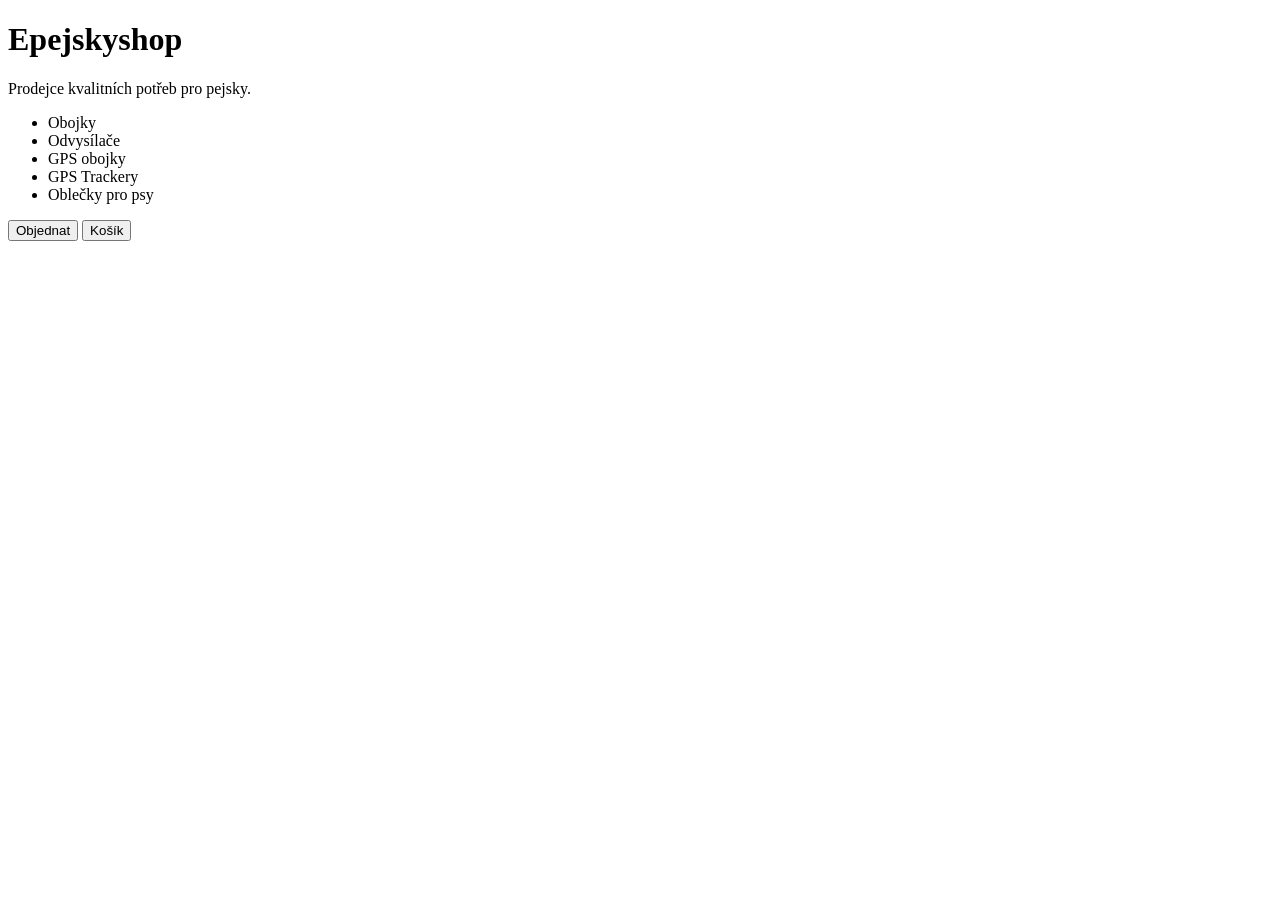
==== index.html @ 5dfa01d5 "zalozeni" ====
<!DOCTYPE html>
<html lang="cs">

<head>
    <meta charset="UTF-8">
    <meta name="viewport" content="width=device-width, initial-scale=1.0">
    <title>Eshop pro pejsky</title>
</head>

<body>
    <h1>Epejskyshop</h1>
    <p>Prodejce kvalitních potřeb pro pejsky.</p>
    <ul>
        <li>Obojky</li>
        <li>Odvysílače</li>
        <li>GPS obojky</li>
        <li>GPS Trackery</li>
        <li>Oblečky pro psy</li>
    </ul>
    <button>Objednat</button>
    <button>Košík</button>
</body>

</html>
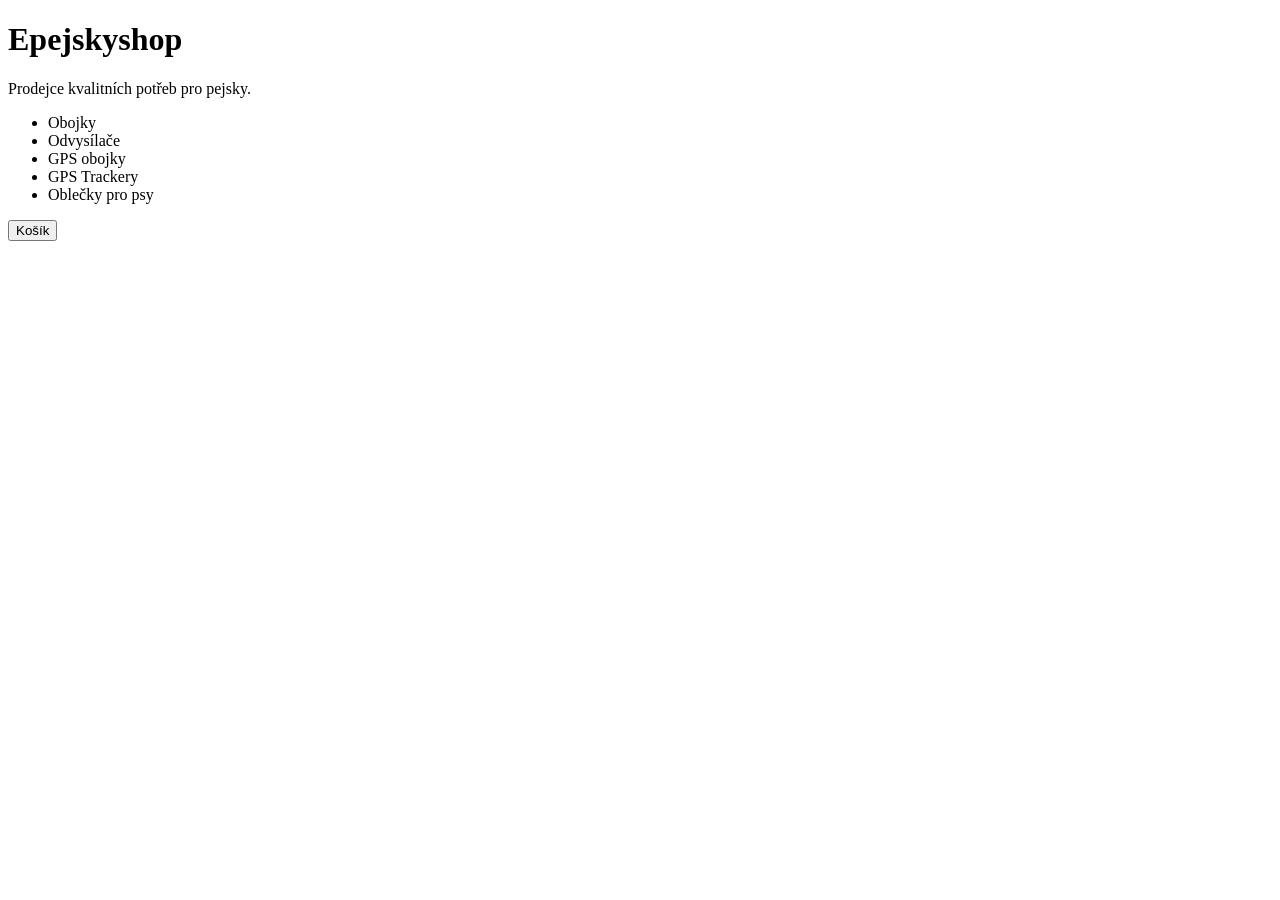
==== commit 688f5835: "zacatek" ====
--- a/index.html
+++ b/index.html
@@ -17,7 +17,6 @@
         <li>GPS Trackery</li>
         <li>Oblečky pro psy</li>
     </ul>
-    <button>Objednat</button>
     <button>Košík</button>
 </body>
 
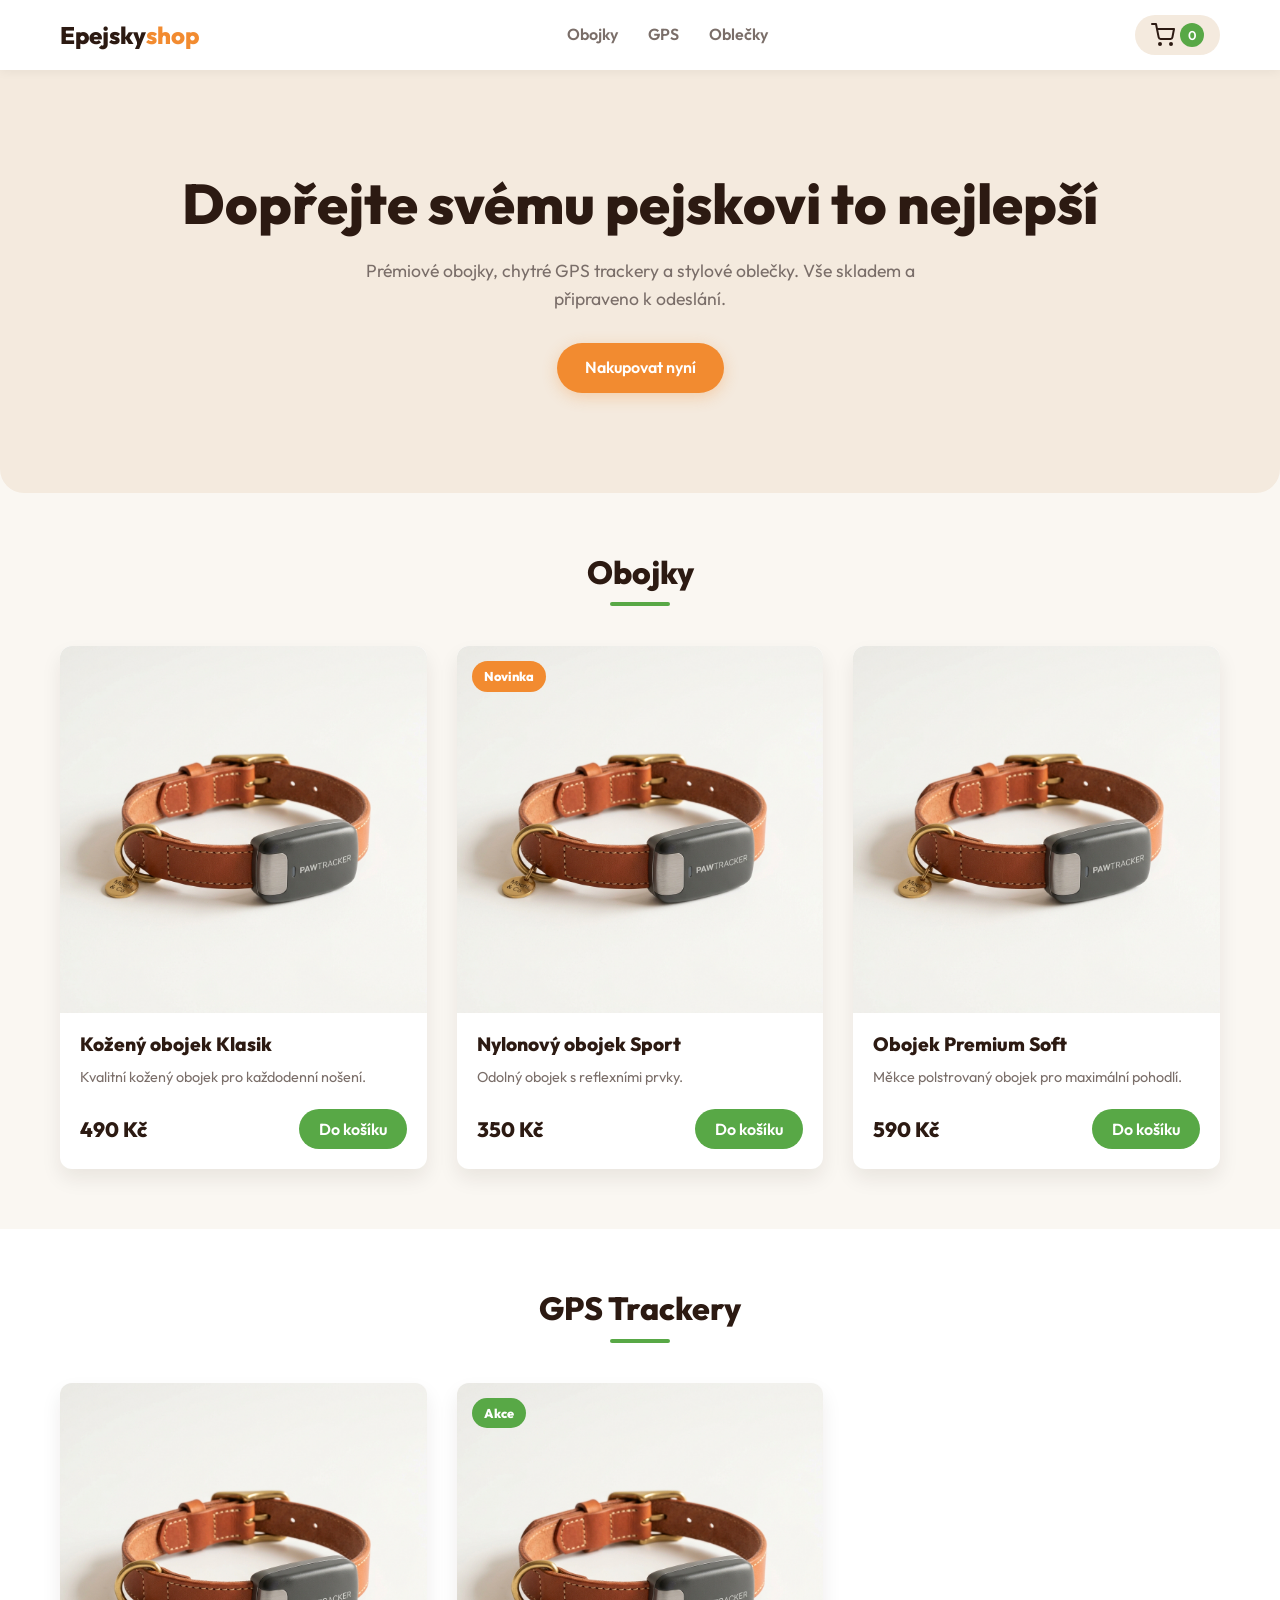
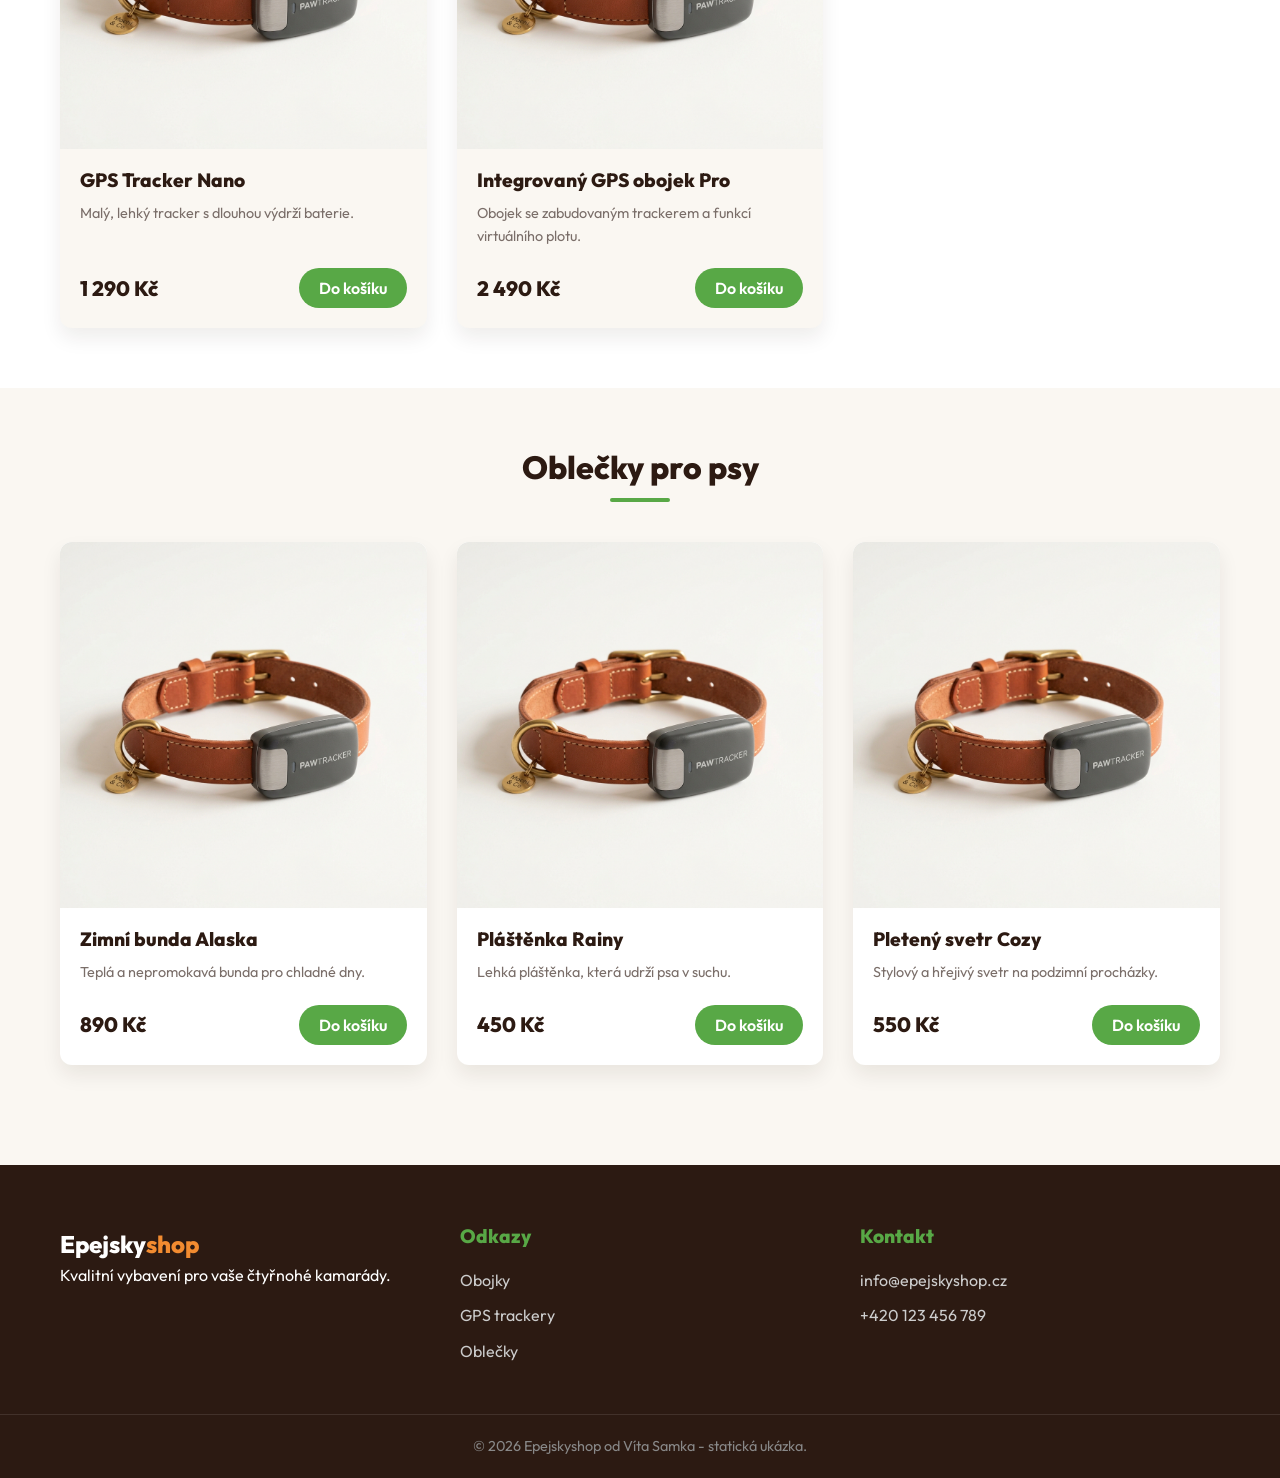
==== commit 7f0a9300: "prace ve ctvrtek a st doma" ====
--- a/index.html
+++ b/index.html
@@ -4,20 +4,204 @@
 <head>
     <meta charset="UTF-8">
     <meta name="viewport" content="width=device-width, initial-scale=1.0">
-    <title>Eshop pro pejsky</title>
+    <title>Epejskyshop - Vše pro vašeho pejska</title>
+    <link rel="preconnect" href="https://fonts.googleapis.com">
+    <link rel="preconnect" href="https://fonts.gstatic.com" crossorigin>
+    <link href="https://fonts.googleapis.com/css2?family=Outfit:wght@300;400;600;800&display=swap" rel="stylesheet">
+    <link rel="stylesheet" href="css/style.css">
 </head>
 
 <body>
-    <h1>Epejskyshop</h1>
-    <p>Prodejce kvalitních potřeb pro pejsky.</p>
-    <ul>
-        <li>Obojky</li>
-        <li>Odvysílače</li>
-        <li>GPS obojky</li>
-        <li>GPS Trackery</li>
-        <li>Oblečky pro psy</li>
-    </ul>
-    <button>Košík</button>
+    <header class="main-header">
+        <div class="container header-container">
+            <a href="#" class="logo">
+                Epejsky<span>shop</span>
+            </a>
+            <nav class="main-nav">
+                <a href="#obojky">Obojky</a>
+                <a href="#gps">GPS</a>
+                <a href="#oblecky">Oblečky</a>
+            </nav>
+            <div class="cart-btn">
+                <svg xmlns="http://www.w3.org/2000/svg" width="24" height="24" viewBox="0 0 24 24" fill="none"
+                    stroke="currentColor" stroke-width="2" stroke-linecap="round" stroke-linejoin="round">
+                    <circle cx="9" cy="21" r="1"></circle>
+                    <circle cx="20" cy="21" r="1"></circle>
+                    <path d="M1 1h4l2.68 13.39a2 2 0 0 0 2 1.61h9.72a2 2 0 0 0 2-1.61L23 6H6"></path>
+                </svg>
+                <span class="cart-count">0</span>
+            </div>
+        </div>
+    </header>
+
+    <main>
+        <section class="hero">
+            <div class="container hero-content">
+                <h1>Dopřejte svému pejskovi to nejlepší</h1>
+                <p>Prémiové obojky, chytré GPS trackery a stylové oblečky. Vše skladem a připraveno k odeslání.</p>
+                <a href="#obojky" class="btn btn-primary">Nakupovat nyní</a>
+            </div>
+        </section>
+
+        <section id="obojky" class="category-section">
+            <div class="container">
+                <h2 class="section-title">Obojky</h2>
+                <div class="products-grid">
+                    <div class="product-card">
+                        <div class="product-image">
+                            <img src="images/product.png" alt="Obojek Klasik">
+                        </div>
+                        <div class="product-info">
+                            <h3>Kožený obojek Klasik</h3>
+                            <p class="product-desc">Kvalitní kožený obojek pro každodenní nošení.</p>
+                            <div class="product-bottom">
+                                <span class="price">490 Kč</span>
+                                <button class="btn btn-add">Do košíku</button>
+                            </div>
+                        </div>
+                    </div>
+                    <div class="product-card">
+                        <div class="product-image">
+                            <img src="images/product.png" alt="Obojek Sport">
+                            <span class="badge badge-new">Novinka</span>
+                        </div>
+                        <div class="product-info">
+                            <h3>Nylonový obojek Sport</h3>
+                            <p class="product-desc">Odolný obojek s reflexními prvky.</p>
+                            <div class="product-bottom">
+                                <span class="price">350 Kč</span>
+                                <button class="btn btn-add">Do košíku</button>
+                            </div>
+                        </div>
+                    </div>
+                    <div class="product-card">
+                        <div class="product-image">
+                            <img src="images/product.png" alt="Obojek Premium">
+                        </div>
+                        <div class="product-info">
+                            <h3>Obojek Premium Soft</h3>
+                            <p class="product-desc">Měkce polstrovaný obojek pro maximální pohodlí.</p>
+                            <div class="product-bottom">
+                                <span class="price">590 Kč</span>
+                                <button class="btn btn-add">Do košíku</button>
+                            </div>
+                        </div>
+                    </div>
+                </div>
+            </div>
+        </section>
+
+        <section id="gps" class="category-section category-alt">
+            <div class="container">
+                <h2 class="section-title">GPS Trackery</h2>
+                <div class="products-grid">
+                    <div class="product-card">
+                        <div class="product-image">
+                            <img src="images/product.png" alt="GPS Tracker Nano">
+                        </div>
+                        <div class="product-info">
+                            <h3>GPS Tracker Nano</h3>
+                            <p class="product-desc">Malý, lehký tracker s dlouhou výdrží baterie.</p>
+                            <div class="product-bottom">
+                                <span class="price">1 290 Kč</span>
+                                <button class="btn btn-add">Do košíku</button>
+                            </div>
+                        </div>
+                    </div>
+                    <div class="product-card">
+                        <div class="product-image">
+                            <img src="images/product.png" alt="GPS Obojek Pro">
+                            <span class="badge badge-sale">Akce</span>
+                        </div>
+                        <div class="product-info">
+                            <h3>Integrovaný GPS obojek Pro</h3>
+                            <p class="product-desc">Obojek se zabudovaným trackerem a funkcí virtuálního plotu.</p>
+                            <div class="product-bottom">
+                                <span class="price">2 490 Kč</span>
+                                <button class="btn btn-add">Do košíku</button>
+                            </div>
+                        </div>
+                    </div>
+                </div>
+            </div>
+        </section>
+
+        <section id="oblecky" class="category-section">
+            <div class="container">
+                <h2 class="section-title">Oblečky pro psy</h2>
+                <div class="products-grid">
+                    <div class="product-card">
+                        <div class="product-image">
+                            <img src="images/product.png" alt="Zimní bunda">
+                        </div>
+                        <div class="product-info">
+                            <h3>Zimní bunda Alaska</h3>
+                            <p class="product-desc">Teplá a nepromokavá bunda pro chladné dny.</p>
+                            <div class="product-bottom">
+                                <span class="price">890 Kč</span>
+                                <button class="btn btn-add">Do košíku</button>
+                            </div>
+                        </div>
+                    </div>
+                    <div class="product-card">
+                        <div class="product-image">
+                            <img src="images/product.png" alt="Pláštěnka">
+                        </div>
+                        <div class="product-info">
+                            <h3>Pláštěnka Rainy</h3>
+                            <p class="product-desc">Lehká pláštěnka, která udrží psa v suchu.</p>
+                            <div class="product-bottom">
+                                <span class="price">450 Kč</span>
+                                <button class="btn btn-add">Do košíku</button>
+                            </div>
+                        </div>
+                    </div>
+                    <div class="product-card">
+                        <div class="product-image">
+                            <img src="images/product.png" alt="Svetr">
+                        </div>
+                        <div class="product-info">
+                            <h3>Pletený svetr Cozy</h3>
+                            <p class="product-desc">Stylový a hřejivý svetr na podzimní procházky.</p>
+                            <div class="product-bottom">
+                                <span class="price">550 Kč</span>
+                                <button class="btn btn-add">Do košíku</button>
+                            </div>
+                        </div>
+                    </div>
+                </div>
+            </div>
+        </section>
+    </main>
+
+    <footer class="main-footer">
+        <div class="container footer-content">
+            <div class="footer-col">
+                <a href="#" class="logo footer-logo">
+                    Epejsky<span>shop</span>
+                </a>
+                <p>Kvalitní vybavení pro vaše čtyřnohé kamarády.</p>
+            </div>
+            <div class="footer-col">
+                <h3>Odkazy</h3>
+                <ul>
+                    <li><a href="#obojky">Obojky</a></li>
+                    <li><a href="#gps">GPS trackery</a></li>
+                    <li><a href="#oblecky">Oblečky</a></li>
+                </ul>
+            </div>
+            <div class="footer-col">
+                <h3>Kontakt</h3>
+                <ul>
+                    <li>info@epejskyshop.cz</li>
+                    <li>+420 123 456 789</li>
+                </ul>
+            </div>
+        </div>
+        <div class="footer-bottom">
+            <p>&copy; 2026 Epejskyshop od Víta Samka - statická ukázka.</p>
+        </div>
+    </footer>
 </body>
 
 </html>
--- a/css/style.css
+++ b/css/style.css
@@ -0,0 +1,378 @@
+:root {
+    --color-sand: #f4eade;
+    --color-sand-dark: #e6d8c8;
+    --color-orange: #f28b30;
+    --color-orange-hover: #d97825;
+    --color-green: #58a846;
+    --color-green-hover: #3e5507;
+    --color-dark: #2c1a12;
+    --color-light: #ffffff;
+    --color-gray: #7a6e69;
+    --color-bg: #faf7f2;
+
+    --font-main: 'Outfit', sans-serif;
+
+    --border-radius: 12px;
+    --border-radius-lg: 24px;
+    --transition: all 0.3s ease;
+    --shadow: 0 10px 20px rgba(44, 26, 18, 0.08);
+    --shadow-hover: 0 15px 30px rgba(44, 26, 18, 0.12);
+}
+
+* {
+    margin: 0;
+    padding: 0;
+    box-sizing: border-box;
+}
+
+
+body {
+    font-family: var(--font-main);
+    background-color: var(--color-bg);
+    color: var(--color-dark);
+    line-height: 1.6;
+}
+
+.container {
+    width: 100%;
+    max-width: 1200px;
+    margin: 0 auto;
+    padding: 0 20px;
+}
+
+a {
+    text-decoration: none;
+    color: inherit;
+}
+
+ul {
+    list-style: none;
+}
+
+h1,
+h2,
+h3 {
+    font-weight: 800;
+    line-height: 1.2;
+}
+
+.main-header {
+    background-color: var(--color-light);
+    box-shadow: 0 2px 10px rgba(0, 0, 0, 0.05);
+    position: sticky;
+    top: 0;
+    z-index: 100;
+}
+
+.header-container {
+    display: flex;
+    justify-content: space-between;
+    align-items: center;
+    height: 70px;
+}
+
+.logo {
+    font-size: 1.5rem;
+    font-weight: 800;
+    color: var(--color-dark);
+}
+
+.logo span {
+    color: var(--color-orange);
+}
+
+.main-nav {
+    display: none;
+}
+
+.main-nav a {
+    margin: 0 15px;
+    font-weight: 600;
+    color: var(--color-gray);
+    transition: var(--transition);
+}
+
+.main-nav a:hover {
+    color: var(--color-orange);
+}
+
+.cart-btn {
+    display: flex;
+    align-items: center;
+    gap: 5px;
+    cursor: pointer;
+    color: var(--color-dark);
+    transition: var(--transition);
+    background-color: var(--color-sand);
+    padding: 8px 16px;
+    border-radius: 30px;
+    font-weight: 600;
+}
+
+.cart-btn:hover {
+    background-color: var(--color-sand-dark);
+}
+
+.cart-count {
+    background-color: var(--color-green);
+    color: var(--color-light);
+    font-size: 0.8rem;
+    padding: 2px 8px;
+    border-radius: 12px;
+}
+
+.hero {
+    background-color: var(--color-sand);
+    padding: 60px 0;
+    text-align: center;
+    border-bottom-left-radius: var(--border-radius-lg);
+    border-bottom-right-radius: var(--border-radius-lg);
+}
+
+.hero h1 {
+    font-size: 2.5rem;
+    margin-bottom: 20px;
+    color: var(--color-dark);
+}
+
+.hero p {
+    font-size: 1.1rem;
+    color: var(--color-gray);
+    margin-bottom: 30px;
+    max-width: 600px;
+    margin-left: auto;
+    margin-right: auto;
+}
+
+.btn {
+    display: inline-block;
+    padding: 12px 28px;
+    border-radius: 30px;
+    font-weight: 600;
+    font-size: 1rem;
+    cursor: pointer;
+    border: none;
+    transition: var(--transition);
+    font-family: inherit;
+}
+
+.btn-primary {
+    background-color: var(--color-orange);
+    color: var(--color-light);
+    box-shadow: 0 4px 15px rgba(242, 139, 48, 0.3);
+}
+
+.btn-primary:hover {
+    background-color: var(--color-orange-hover);
+    transform: translateY(-2px);
+    box-shadow: 0 6px 20px rgba(242, 139, 48, 0.4);
+}
+
+.btn-add {
+    background-color: var(--color-green);
+    color: var(--color-light);
+    padding: 10px 20px;
+}
+
+.btn-add:hover {
+    background-color: var(--color-green-hover);
+}
+
+.category-section {
+    padding: 60px 0;
+}
+
+.category-alt {
+    background-color: var(--color-light);
+}
+
+.section-title {
+    font-size: 2rem;
+    margin-bottom: 40px;
+    text-align: center;
+    position: relative;
+    padding-bottom: 15px;
+}
+
+.section-title::after {
+    content: '';
+    position: absolute;
+    bottom: 0;
+    left: 50%;
+    transform: translateX(-50%);
+    width: 60px;
+    height: 4px;
+    background-color: var(--color-green);
+    border-radius: 2px;
+}
+
+.products-grid {
+    display: grid;
+    grid-template-columns: 1fr;
+    gap: 30px;
+}
+
+.product-card {
+    background-color: var(--color-light);
+    border-radius: var(--border-radius);
+    overflow: hidden;
+    box-shadow: var(--shadow);
+    transition: var(--transition);
+    display: flex;
+    flex-direction: column;
+}
+
+.category-alt .product-card {
+    background-color: var(--color-bg);
+}
+
+.product-card:hover {
+    transform: translateY(-5px);
+    box-shadow: var(--shadow-hover);
+}
+
+.product-image {
+    position: relative;
+    width: 100%;
+    padding-top: 100%;
+    background-color: #fff;
+}
+
+.product-image img {
+    position: absolute;
+    top: 0;
+    left: 0;
+    width: 100%;
+    height: 100%;
+    object-fit: cover;
+}
+
+.badge {
+    position: absolute;
+    top: 15px;
+    left: 15px;
+    padding: 5px 12px;
+    border-radius: 20px;
+    font-size: 0.8rem;
+    font-weight: 800;
+    color: var(--color-light);
+}
+
+.badge-new {
+    background-color: var(--color-orange);
+}
+
+.badge-sale {
+    background-color: var(--color-green);
+}
+
+.product-info {
+    padding: 20px;
+    display: flex;
+    flex-direction: column;
+    flex-grow: 1;
+}
+
+.product-info h3 {
+    font-size: 1.2rem;
+    margin-bottom: 10px;
+}
+
+.product-desc {
+    color: var(--color-gray);
+    font-size: 0.9rem;
+    margin-bottom: 20px;
+    flex-grow: 1;
+}
+
+.product-bottom {
+    display: flex;
+    justify-content: space-between;
+    align-items: center;
+    margin-top: auto;
+}
+
+.price {
+    font-size: 1.3rem;
+    font-weight: 800;
+    color: var(--color-dark);
+}
+
+.main-footer {
+    background-color: var(--color-dark);
+    color: var(--color-light);
+    padding: 60px 0 20px;
+    margin-top: 40px;
+}
+
+.footer-content {
+    display: grid;
+    grid-template-columns: 1fr;
+    gap: 40px;
+    margin-bottom: 40px;
+}
+
+.footer-logo {
+    color: var(--color-light);
+    margin-bottom: 15px;
+}
+
+.footer-col h3 {
+    font-size: 1.2rem;
+    margin-bottom: 20px;
+    color: var(--color-green);
+}
+
+.footer-col ul li {
+    margin-bottom: 10px;
+    color: #ccc;
+}
+
+.footer-col ul li a {
+    transition: var(--transition);
+}
+
+.footer-col ul li a:hover {
+    color: var(--color-orange);
+}
+
+.footer-bottom {
+    text-align: center;
+    padding-top: 20px;
+    border-top: 1px solid rgba(255, 255, 255, 0.1);
+    color: #888;
+    font-size: 0.9rem;
+}
+
+
+@media (min-width: 600px) {
+    .products-grid {
+        grid-template-columns: repeat(2, 1fr);
+    }
+
+    .footer-content {
+        grid-template-columns: repeat(2, 1fr);
+    }
+
+    .main-nav {
+        display: flex;
+    }
+}
+
+@media (min-width: 992px) {
+    .products-grid {
+        grid-template-columns: repeat(3, 1fr);
+    }
+
+    .footer-content {
+        grid-template-columns: repeat(3, 1fr);
+    }
+
+    .hero h1 {
+        font-size: 3.5rem;
+    }
+
+    .hero {
+        padding: 100px 0;
+    }
+}
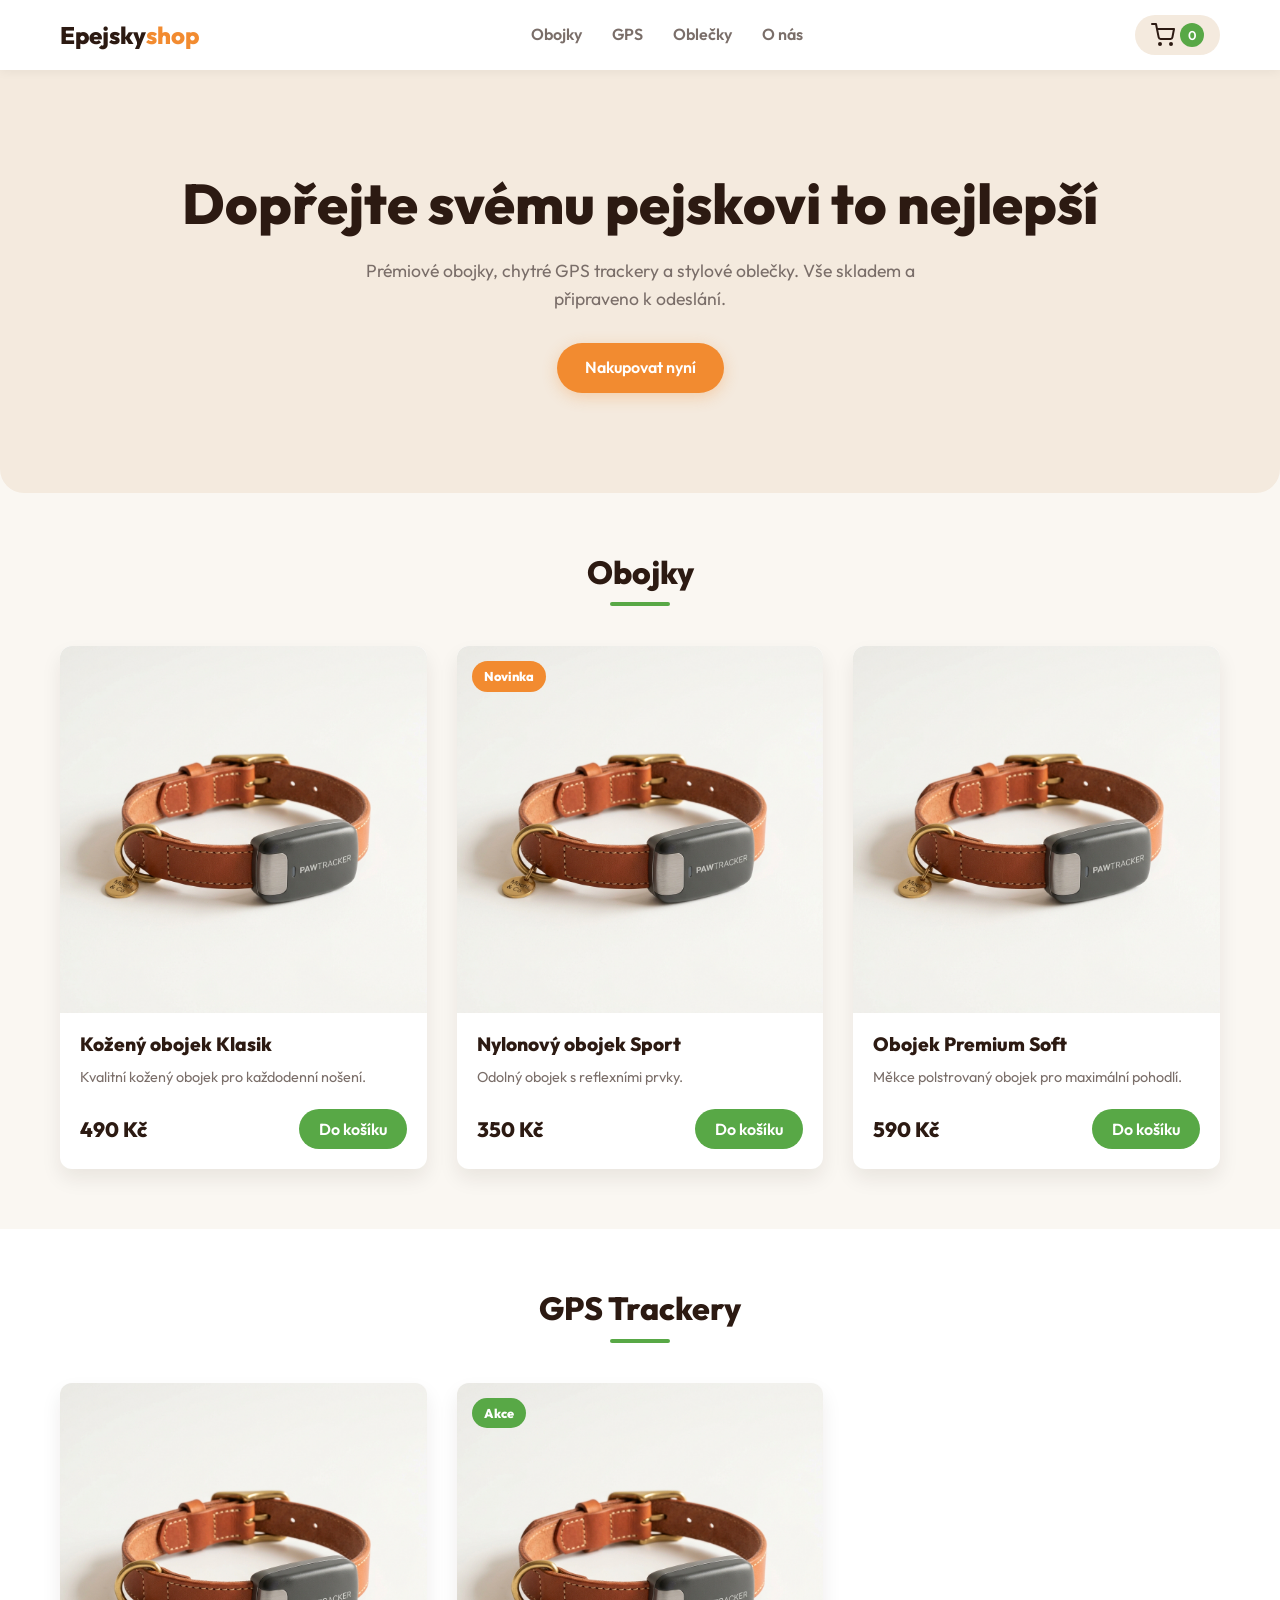
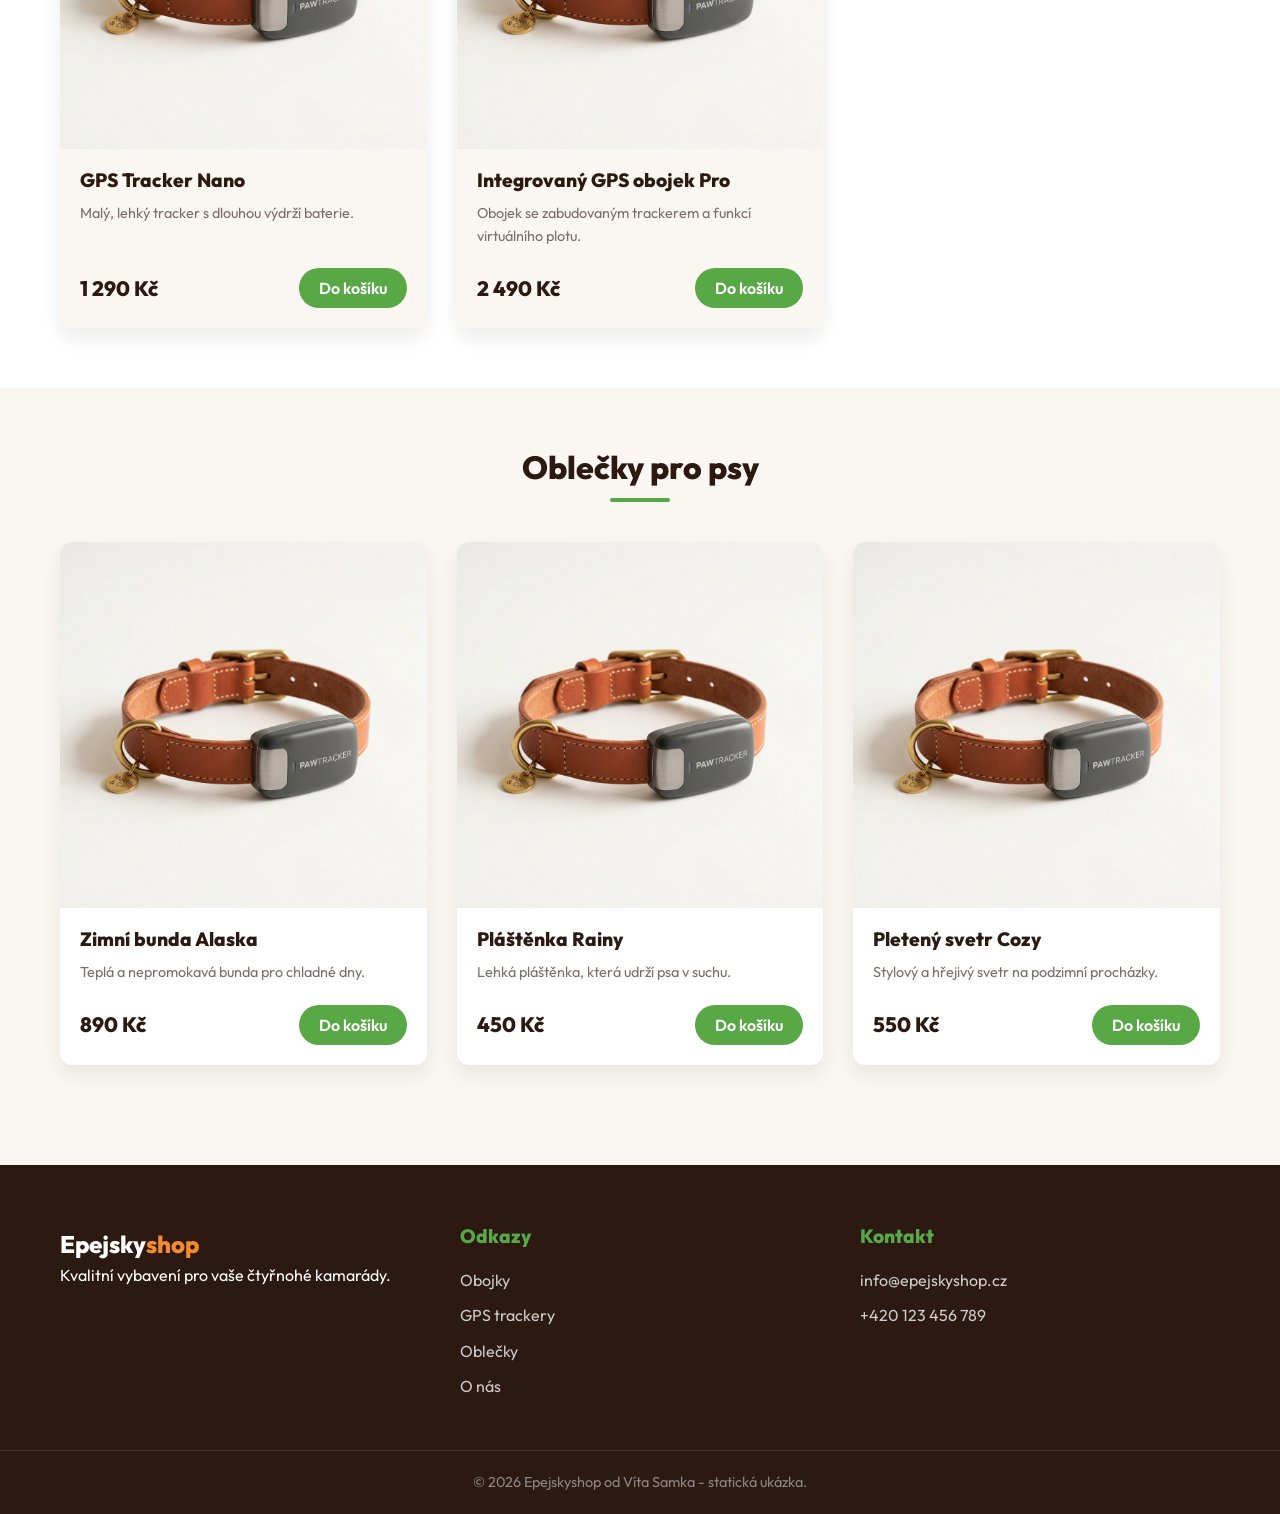
==== commit f2078fc5: "about us a kontakty" ====
--- a/index.html
+++ b/index.html
@@ -21,6 +21,7 @@
                 <a href="#obojky">Obojky</a>
                 <a href="#gps">GPS</a>
                 <a href="#oblecky">Oblečky</a>
+                <a href="about.html">O nás</a>
             </nav>
             <div class="cart-btn">
                 <svg xmlns="http://www.w3.org/2000/svg" width="24" height="24" viewBox="0 0 24 24" fill="none"
@@ -48,11 +49,13 @@
                 <h2 class="section-title">Obojky</h2>
                 <div class="products-grid">
                     <div class="product-card">
-                        <div class="product-image">
-                            <img src="images/product.png" alt="Obojek Klasik">
-                        </div>
-                        <div class="product-info">
-                            <h3>Kožený obojek Klasik</h3>
+                        <a href="product.html" class="product-link">
+                            <div class="product-image">
+                                <img src="images/product.png" alt="Obojek Klasik">
+                            </div>
+                        </a>
+                        <div class="product-info">
+                            <a href="product.html"><h3>Kožený obojek Klasik</h3></a>
                             <p class="product-desc">Kvalitní kožený obojek pro každodenní nošení.</p>
                             <div class="product-bottom">
                                 <span class="price">490 Kč</span>
@@ -188,6 +191,7 @@
                     <li><a href="#obojky">Obojky</a></li>
                     <li><a href="#gps">GPS trackery</a></li>
                     <li><a href="#oblecky">Oblečky</a></li>
+                    <li><a href="about.html">O nás</a></li>
                 </ul>
             </div>
             <div class="footer-col">
--- a/css/style.css
+++ b/css/style.css
@@ -375,4 +375,178 @@
     .hero {
         padding: 100px 0;
     }
+}
+
+/* Page Header for subpages */
+.page-header {
+    background-color: var(--color-sand);
+    padding: 60px 0;
+    text-align: center;
+    border-bottom-left-radius: var(--border-radius-lg);
+    border-bottom-right-radius: var(--border-radius-lg);
+}
+
+.page-header h1 {
+    font-size: 2.5rem;
+    color: var(--color-dark);
+}
+
+/* About Section */
+.about-section {
+    padding: 80px 0;
+}
+
+.about-content {
+    max-width: 800px;
+    margin: 0 auto;
+    background-color: var(--color-light);
+    padding: 50px;
+    border-radius: var(--border-radius-lg);
+    box-shadow: var(--shadow);
+}
+
+.about-content h2 {
+    font-size: 2rem;
+    margin-bottom: 25px;
+    color: var(--color-orange);
+}
+
+.about-content p {
+    font-size: 1.1rem;
+    color: var(--color-gray);
+    margin-bottom: 20px;
+    line-height: 1.8;
+}
+
+.social-links-about {
+    margin-top: 40px;
+    padding-top: 30px;
+    border-top: 1px solid var(--color-sand-dark);
+    text-align: center;
+}
+
+.social-links-about h3 {
+    margin-bottom: 20px;
+    color: var(--color-dark);
+}
+
+.social-icons {
+    display: flex;
+    justify-content: center;
+    gap: 15px;
+}
+
+.social-btn {
+    display: inline-block;
+    padding: 10px 25px;
+    background-color: var(--color-sand);
+    color: var(--color-dark);
+    border-radius: 30px;
+    font-weight: 600;
+    transition: var(--transition);
+}
+
+.social-btn:hover {
+    background-color: var(--color-orange);
+    color: var(--color-light);
+    transform: translateY(-2px);
+}
+
+/* Product Detail */
+.product-detail-section {
+    padding: 80px 0;
+}
+
+.product-detail-container {
+    display: grid;
+    grid-template-columns: 1fr;
+    gap: 40px;
+    background-color: var(--color-light);
+    padding: 40px;
+    border-radius: var(--border-radius-lg);
+    box-shadow: var(--shadow);
+}
+
+@media (min-width: 768px) {
+    .product-detail-container {
+        grid-template-columns: 1fr 1fr;
+    }
+}
+
+.product-gallery {
+    background-color: #fff;
+    border-radius: var(--border-radius);
+    overflow: hidden;
+    display: flex;
+    align-items: center;
+    justify-content: center;
+    padding: 20px;
+    border: 1px solid var(--color-sand);
+}
+
+.product-gallery img {
+    max-width: 100%;
+    height: auto;
+    object-fit: contain;
+}
+
+.product-main-info h1 {
+    font-size: 2.5rem;
+    margin-bottom: 15px;
+    color: var(--color-dark);
+}
+
+.product-main-info .price {
+    font-size: 2rem;
+    color: var(--color-orange);
+    display: block;
+    margin-bottom: 20px;
+    font-weight: 800;
+}
+
+.product-main-info .description {
+    font-size: 1.1rem;
+    color: var(--color-gray);
+    margin-bottom: 30px;
+    line-height: 1.8;
+}
+
+.product-features {
+    margin-bottom: 30px;
+}
+
+.product-features h3 {
+    margin-bottom: 15px;
+    font-size: 1.2rem;
+}
+
+.product-features ul {
+    list-style: disc inside;
+    color: var(--color-gray);
+}
+
+.product-features li {
+    margin-bottom: 8px;
+}
+
+.add-to-cart-action {
+    display: flex;
+    gap: 15px;
+    align-items: center;
+}
+
+.qty-input {
+    width: 60px;
+    height: 48px;
+    text-align: center;
+    font-size: 1.1rem;
+    border: 1px solid var(--color-sand-dark);
+    border-radius: var(--border-radius);
+    font-family: inherit;
+}
+
+.btn-large {
+    padding: 14px 35px;
+    font-size: 1.1rem;
+    flex-grow: 1;
 }
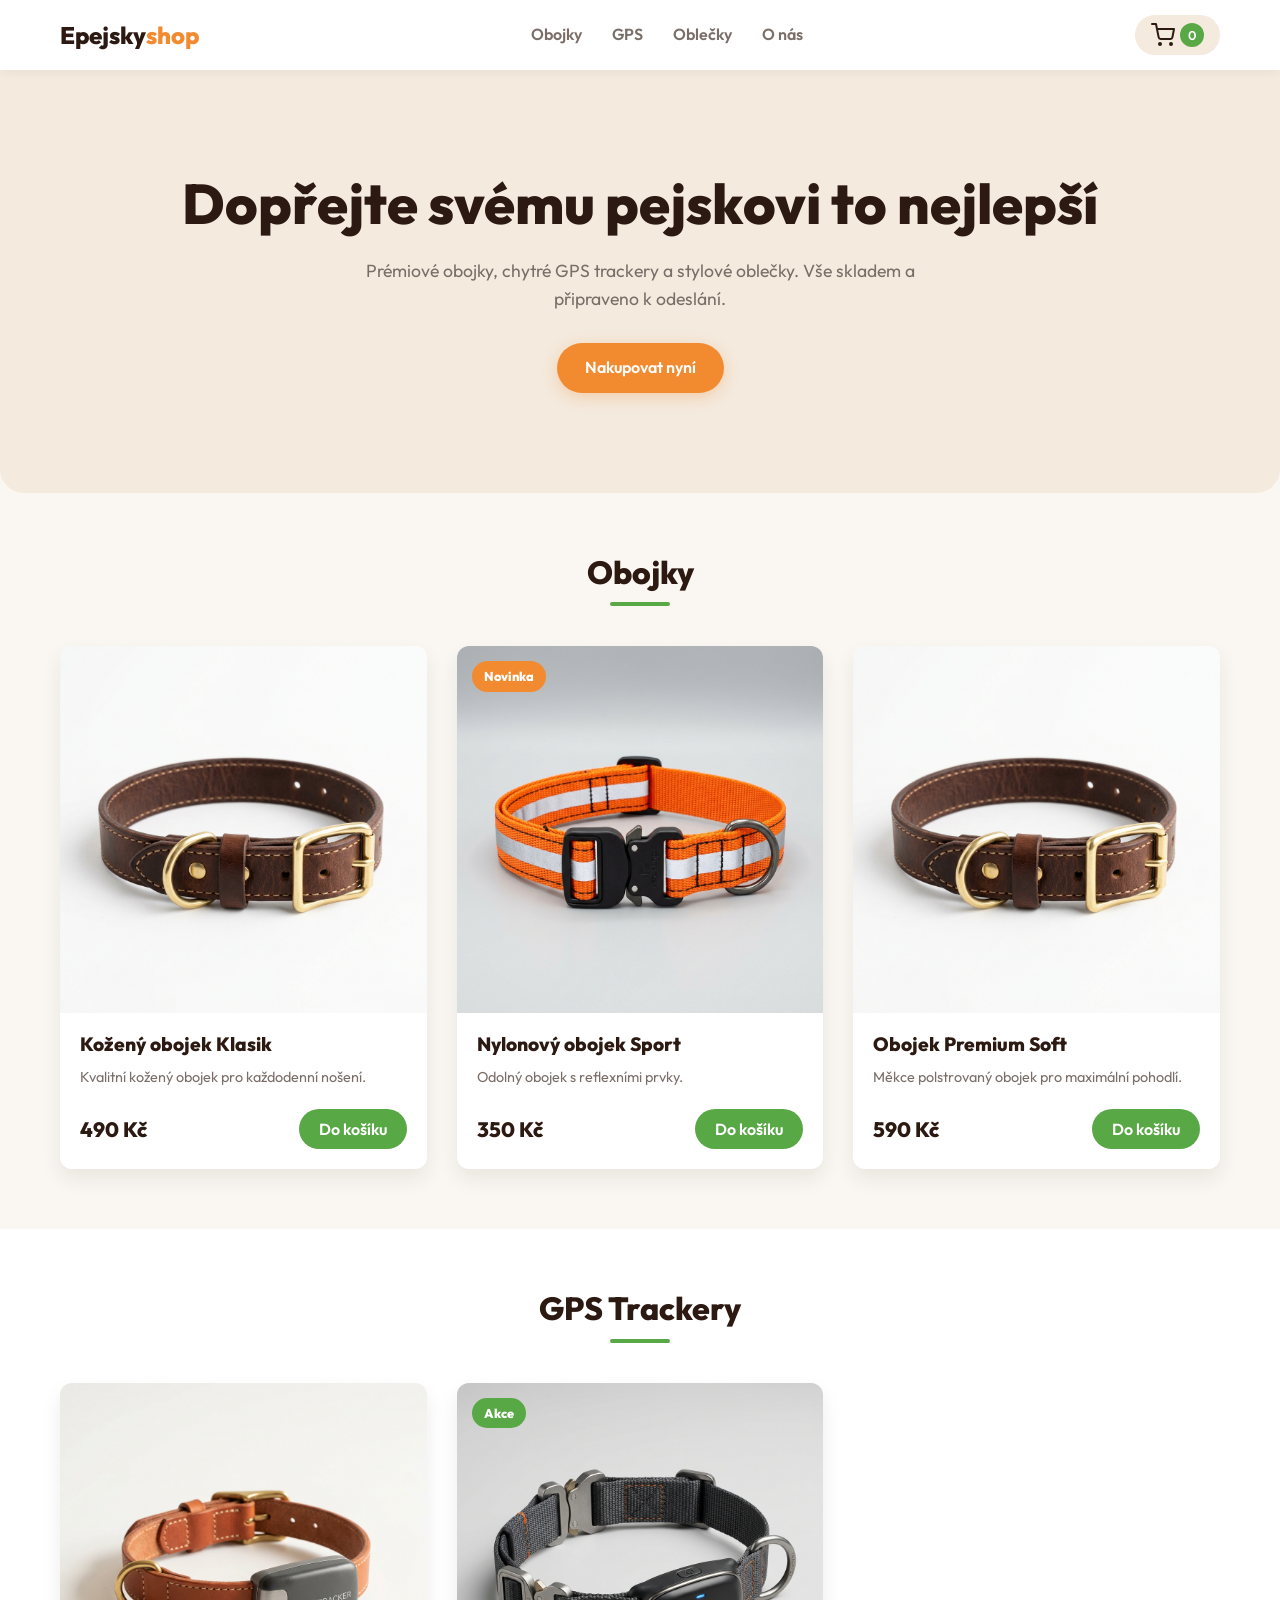
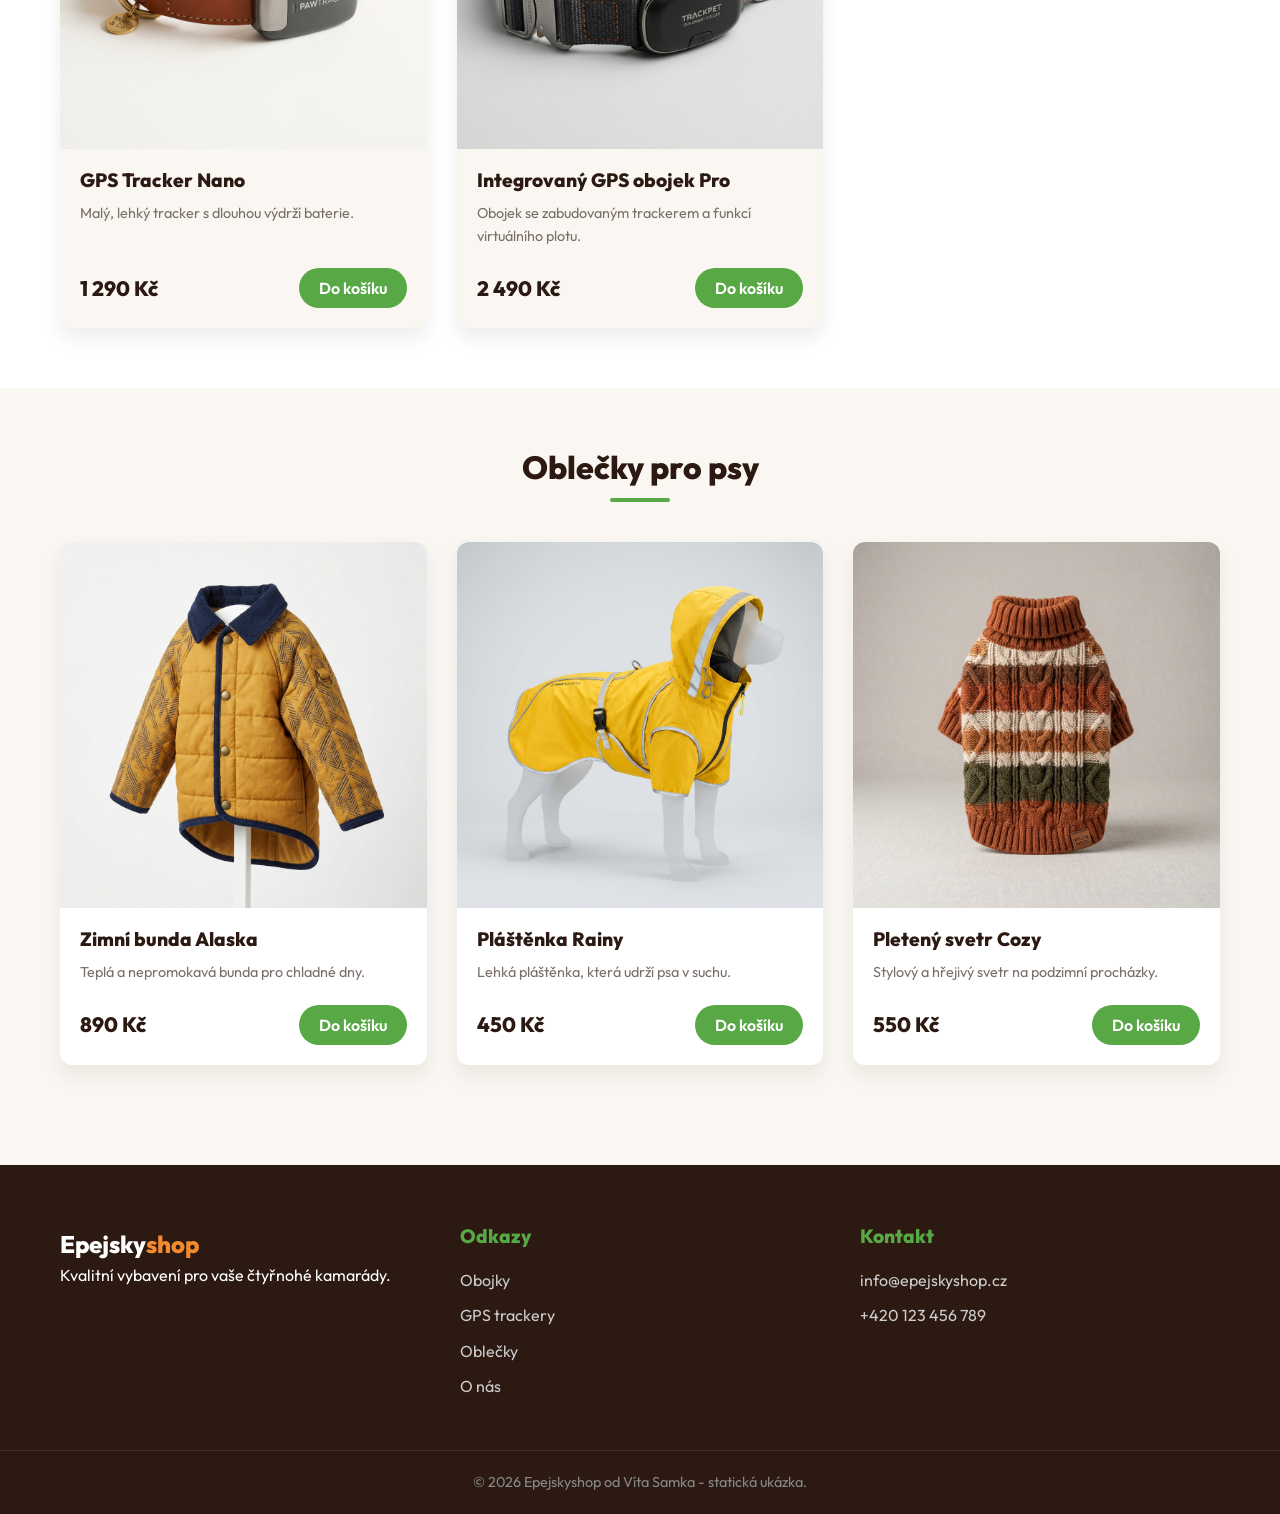
==== commit fa0c9182: "generace obrázků a dodělání detailu poruktu" ====
--- a/index.html
+++ b/index.html
@@ -51,11 +51,13 @@
                     <div class="product-card">
                         <a href="product.html" class="product-link">
                             <div class="product-image">
-                                <img src="images/product.png" alt="Obojek Klasik">
-                            </div>
-                        </a>
-                        <div class="product-info">
-                            <a href="product.html"><h3>Kožený obojek Klasik</h3></a>
+                                <img src="images/obojek.png" alt="Obojek Klasik">
+                            </div>
+                        </a>
+                        <div class="product-info">
+                            <a href="product.html">
+                                <h3>Kožený obojek Klasik</h3>
+                            </a>
                             <p class="product-desc">Kvalitní kožený obojek pro každodenní nošení.</p>
                             <div class="product-bottom">
                                 <span class="price">490 Kč</span>
@@ -64,12 +66,16 @@
                         </div>
                     </div>
                     <div class="product-card">
-                        <div class="product-image">
-                            <img src="images/product.png" alt="Obojek Sport">
-                            <span class="badge badge-new">Novinka</span>
-                        </div>
-                        <div class="product-info">
-                            <h3>Nylonový obojek Sport</h3>
+                        <a href="product.html" class="product-link">
+                            <div class="product-image">
+                                <img src="images/obojek_sport.png" alt="Obojek Sport">
+                                <span class="badge badge-new">Novinka</span>
+                            </div>
+                        </a>
+                        <div class="product-info">
+                            <a href="product.html">
+                                <h3>Nylonový obojek Sport</h3>
+                            </a>
                             <p class="product-desc">Odolný obojek s reflexními prvky.</p>
                             <div class="product-bottom">
                                 <span class="price">350 Kč</span>
@@ -78,9 +84,11 @@
                         </div>
                     </div>
                     <div class="product-card">
-                        <div class="product-image">
-                            <img src="images/product.png" alt="Obojek Premium">
-                        </div>
+                        <a href="product.html" class="product-link">
+                            <div class="product-image">
+                                <img src="images/obojek.png" alt="Obojek Premium">
+                            </div>
+                        </a>
                         <div class="product-info">
                             <h3>Obojek Premium Soft</h3>
                             <p class="product-desc">Měkce polstrovaný obojek pro maximální pohodlí.</p>
@@ -99,9 +107,11 @@
                 <h2 class="section-title">GPS Trackery</h2>
                 <div class="products-grid">
                     <div class="product-card">
-                        <div class="product-image">
-                            <img src="images/product.png" alt="GPS Tracker Nano">
-                        </div>
+                        <a href="product.html" class="product-link">
+                            <div class="product-image">
+                                <img src="images/product.png" alt="GPS Tracker Nano">
+                            </div>
+                        </a>
                         <div class="product-info">
                             <h3>GPS Tracker Nano</h3>
                             <p class="product-desc">Malý, lehký tracker s dlouhou výdrží baterie.</p>
@@ -112,10 +122,12 @@
                         </div>
                     </div>
                     <div class="product-card">
-                        <div class="product-image">
-                            <img src="images/product.png" alt="GPS Obojek Pro">
-                            <span class="badge badge-sale">Akce</span>
-                        </div>
+                        <a href="product.html" class="product-link">
+                            <div class="product-image">
+                                <img src="images/gps_pro.png" alt="GPS Obojek Pro">
+                                <span class="badge badge-sale">Akce</span>
+                            </div>
+                        </a>
                         <div class="product-info">
                             <h3>Integrovaný GPS obojek Pro</h3>
                             <p class="product-desc">Obojek se zabudovaným trackerem a funkcí virtuálního plotu.</p>
@@ -134,9 +146,11 @@
                 <h2 class="section-title">Oblečky pro psy</h2>
                 <div class="products-grid">
                     <div class="product-card">
-                        <div class="product-image">
-                            <img src="images/product.png" alt="Zimní bunda">
-                        </div>
+                        <a href="product.html" class="product-link">
+                            <div class="product-image">
+                                <img src="images/oblecek.png" alt="Zimní bunda">
+                            </div>
+                        </a>
                         <div class="product-info">
                             <h3>Zimní bunda Alaska</h3>
                             <p class="product-desc">Teplá a nepromokavá bunda pro chladné dny.</p>
@@ -147,9 +161,11 @@
                         </div>
                     </div>
                     <div class="product-card">
-                        <div class="product-image">
-                            <img src="images/product.png" alt="Pláštěnka">
-                        </div>
+                        <a href="product.html" class="product-link">
+                            <div class="product-image">
+                                <img src="images/rainy_raincoat.png" alt="Pláštěnka">
+                            </div>
+                        </a>
                         <div class="product-info">
                             <h3>Pláštěnka Rainy</h3>
                             <p class="product-desc">Lehká pláštěnka, která udrží psa v suchu.</p>
@@ -160,9 +176,11 @@
                         </div>
                     </div>
                     <div class="product-card">
-                        <div class="product-image">
-                            <img src="images/product.png" alt="Svetr">
-                        </div>
+                        <a href="product.html" class="product-link">
+                            <div class="product-image">
+                                <img src="images/cozy_sweater.png" alt="Svetr">
+                            </div>
+                        </a>
                         <div class="product-info">
                             <h3>Pletený svetr Cozy</h3>
                             <p class="product-desc">Stylový a hřejivý svetr na podzimní procházky.</p>
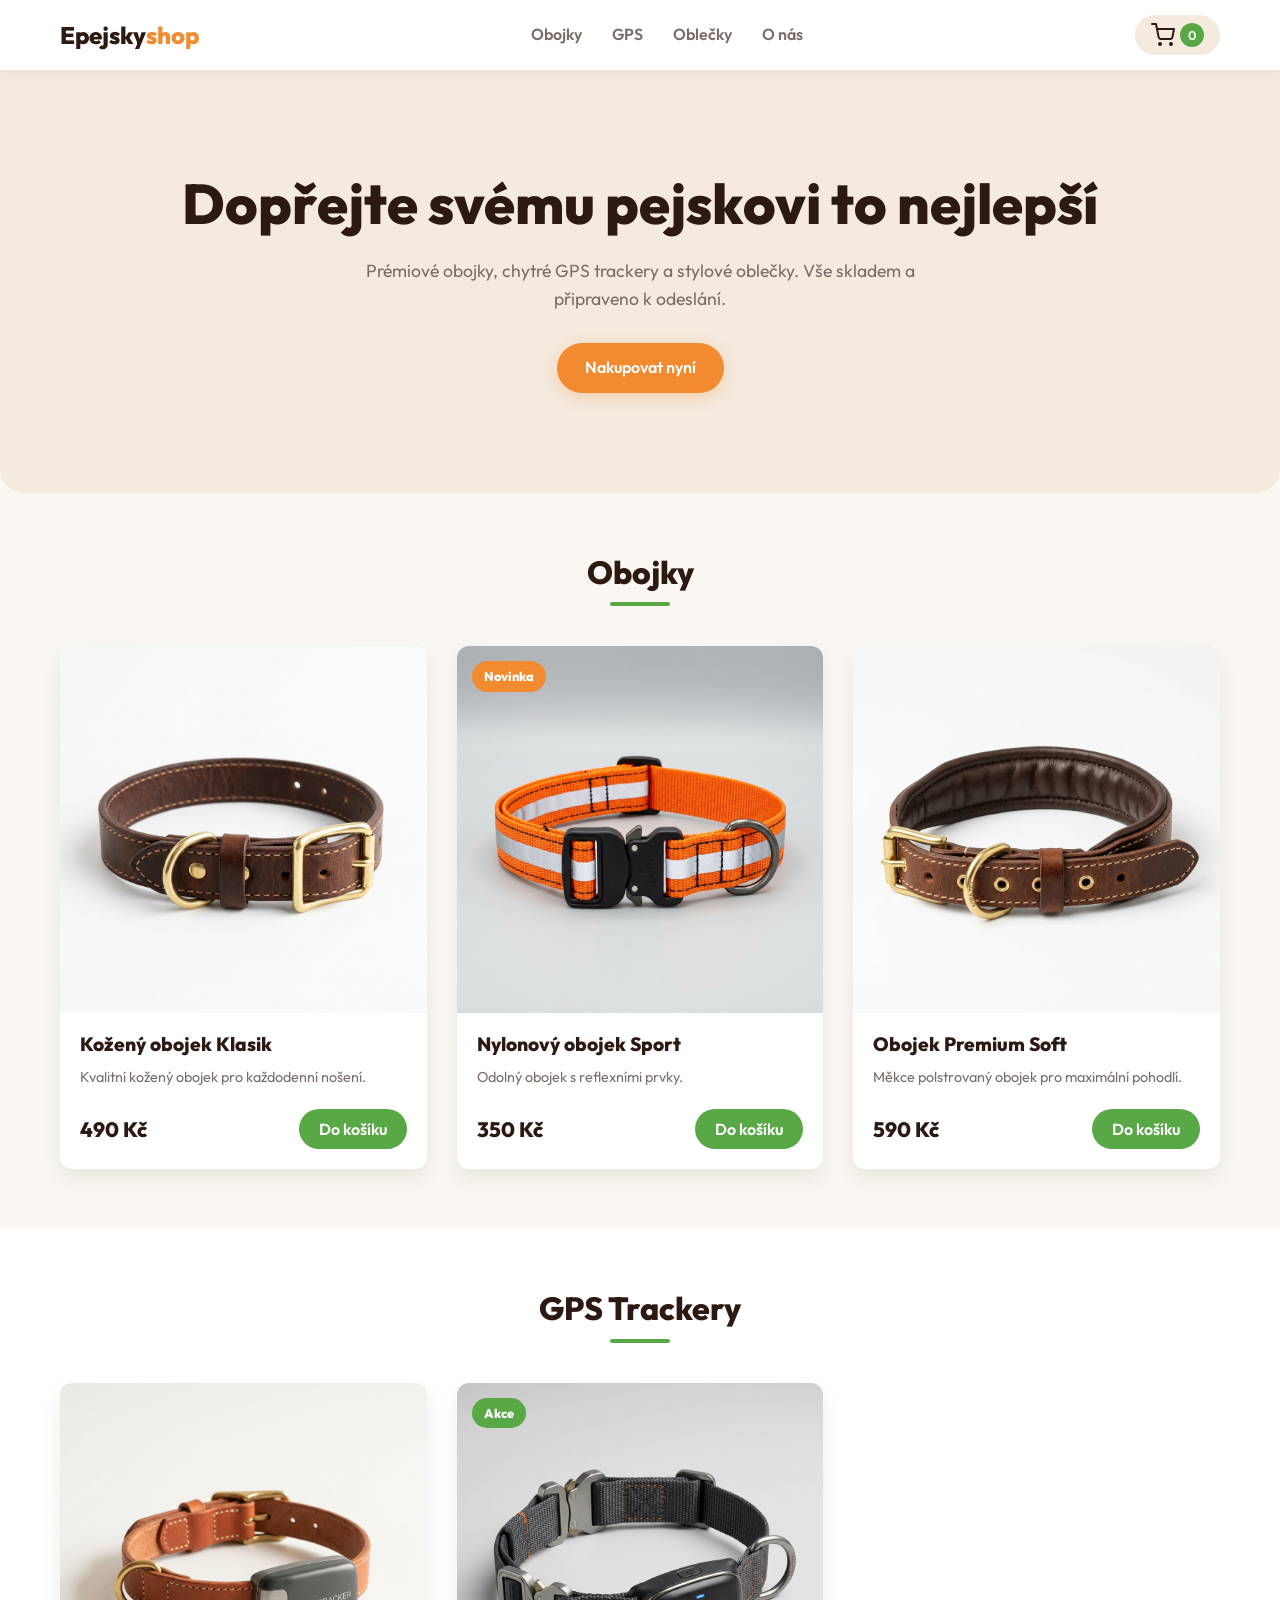
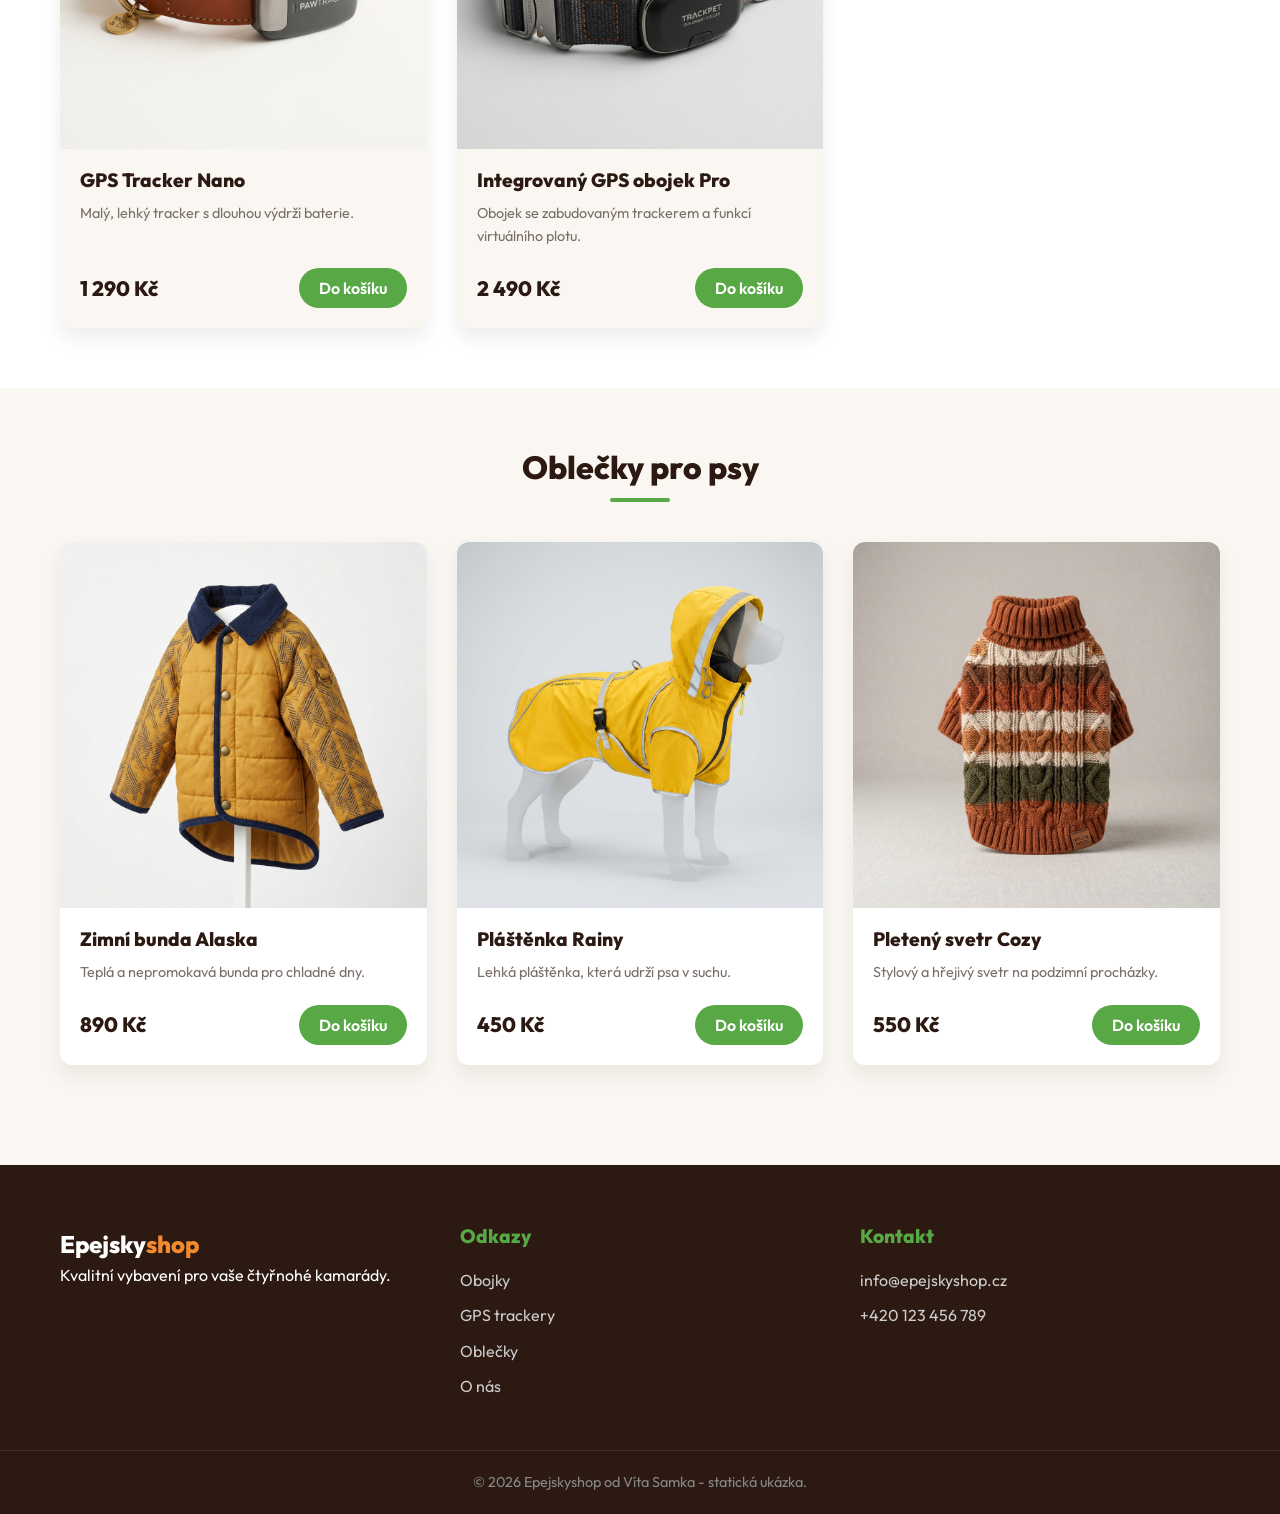
==== commit 15fc674e: "upravení obrázků na webp" ====
--- a/index.html
+++ b/index.html
@@ -5,6 +5,7 @@
     <meta charset="UTF-8">
     <meta name="viewport" content="width=device-width, initial-scale=1.0">
     <title>Epejskyshop - Vše pro vašeho pejska</title>
+    <link rel="icon" type="image/webp" href="images/favicon.webp">
     <link rel="preconnect" href="https://fonts.googleapis.com">
     <link rel="preconnect" href="https://fonts.gstatic.com" crossorigin>
     <link href="https://fonts.googleapis.com/css2?family=Outfit:wght@300;400;600;800&display=swap" rel="stylesheet">
@@ -51,7 +52,7 @@
                     <div class="product-card">
                         <a href="product.html" class="product-link">
                             <div class="product-image">
-                                <img src="images/obojek.png" alt="Obojek Klasik">
+                                <img src="images/obojek.webp" alt="Obojek Klasik">
                             </div>
                         </a>
                         <div class="product-info">
@@ -68,7 +69,7 @@
                     <div class="product-card">
                         <a href="product.html" class="product-link">
                             <div class="product-image">
-                                <img src="images/obojek_sport.png" alt="Obojek Sport">
+                                <img src="images/obojek_sport.webp" alt="Obojek Sport">
                                 <span class="badge badge-new">Novinka</span>
                             </div>
                         </a>
@@ -86,7 +87,7 @@
                     <div class="product-card">
                         <a href="product.html" class="product-link">
                             <div class="product-image">
-                                <img src="images/obojek.png" alt="Obojek Premium">
+                                <img src="images/obojek_premium_soft.webp" alt="Obojek Premium Soft">
                             </div>
                         </a>
                         <div class="product-info">
@@ -109,7 +110,7 @@
                     <div class="product-card">
                         <a href="product.html" class="product-link">
                             <div class="product-image">
-                                <img src="images/product.png" alt="GPS Tracker Nano">
+                                <img src="images/product.webp" alt="GPS Tracker Nano">
                             </div>
                         </a>
                         <div class="product-info">
@@ -124,7 +125,7 @@
                     <div class="product-card">
                         <a href="product.html" class="product-link">
                             <div class="product-image">
-                                <img src="images/gps_pro.png" alt="GPS Obojek Pro">
+                                <img src="images/gps_pro.webp" alt="GPS Obojek Pro">
                                 <span class="badge badge-sale">Akce</span>
                             </div>
                         </a>
@@ -148,7 +149,7 @@
                     <div class="product-card">
                         <a href="product.html" class="product-link">
                             <div class="product-image">
-                                <img src="images/oblecek.png" alt="Zimní bunda">
+                                <img src="images/oblecek.webp" alt="Zimní bunda">
                             </div>
                         </a>
                         <div class="product-info">
@@ -163,7 +164,7 @@
                     <div class="product-card">
                         <a href="product.html" class="product-link">
                             <div class="product-image">
-                                <img src="images/rainy_raincoat.png" alt="Pláštěnka">
+                                <img src="images/rainy_raincoat.webp" alt="Pláštěnka">
                             </div>
                         </a>
                         <div class="product-info">
@@ -178,7 +179,7 @@
                     <div class="product-card">
                         <a href="product.html" class="product-link">
                             <div class="product-image">
-                                <img src="images/cozy_sweater.png" alt="Svetr">
+                                <img src="images/cozy_sweater.webp" alt="Svetr">
                             </div>
                         </a>
                         <div class="product-info">
